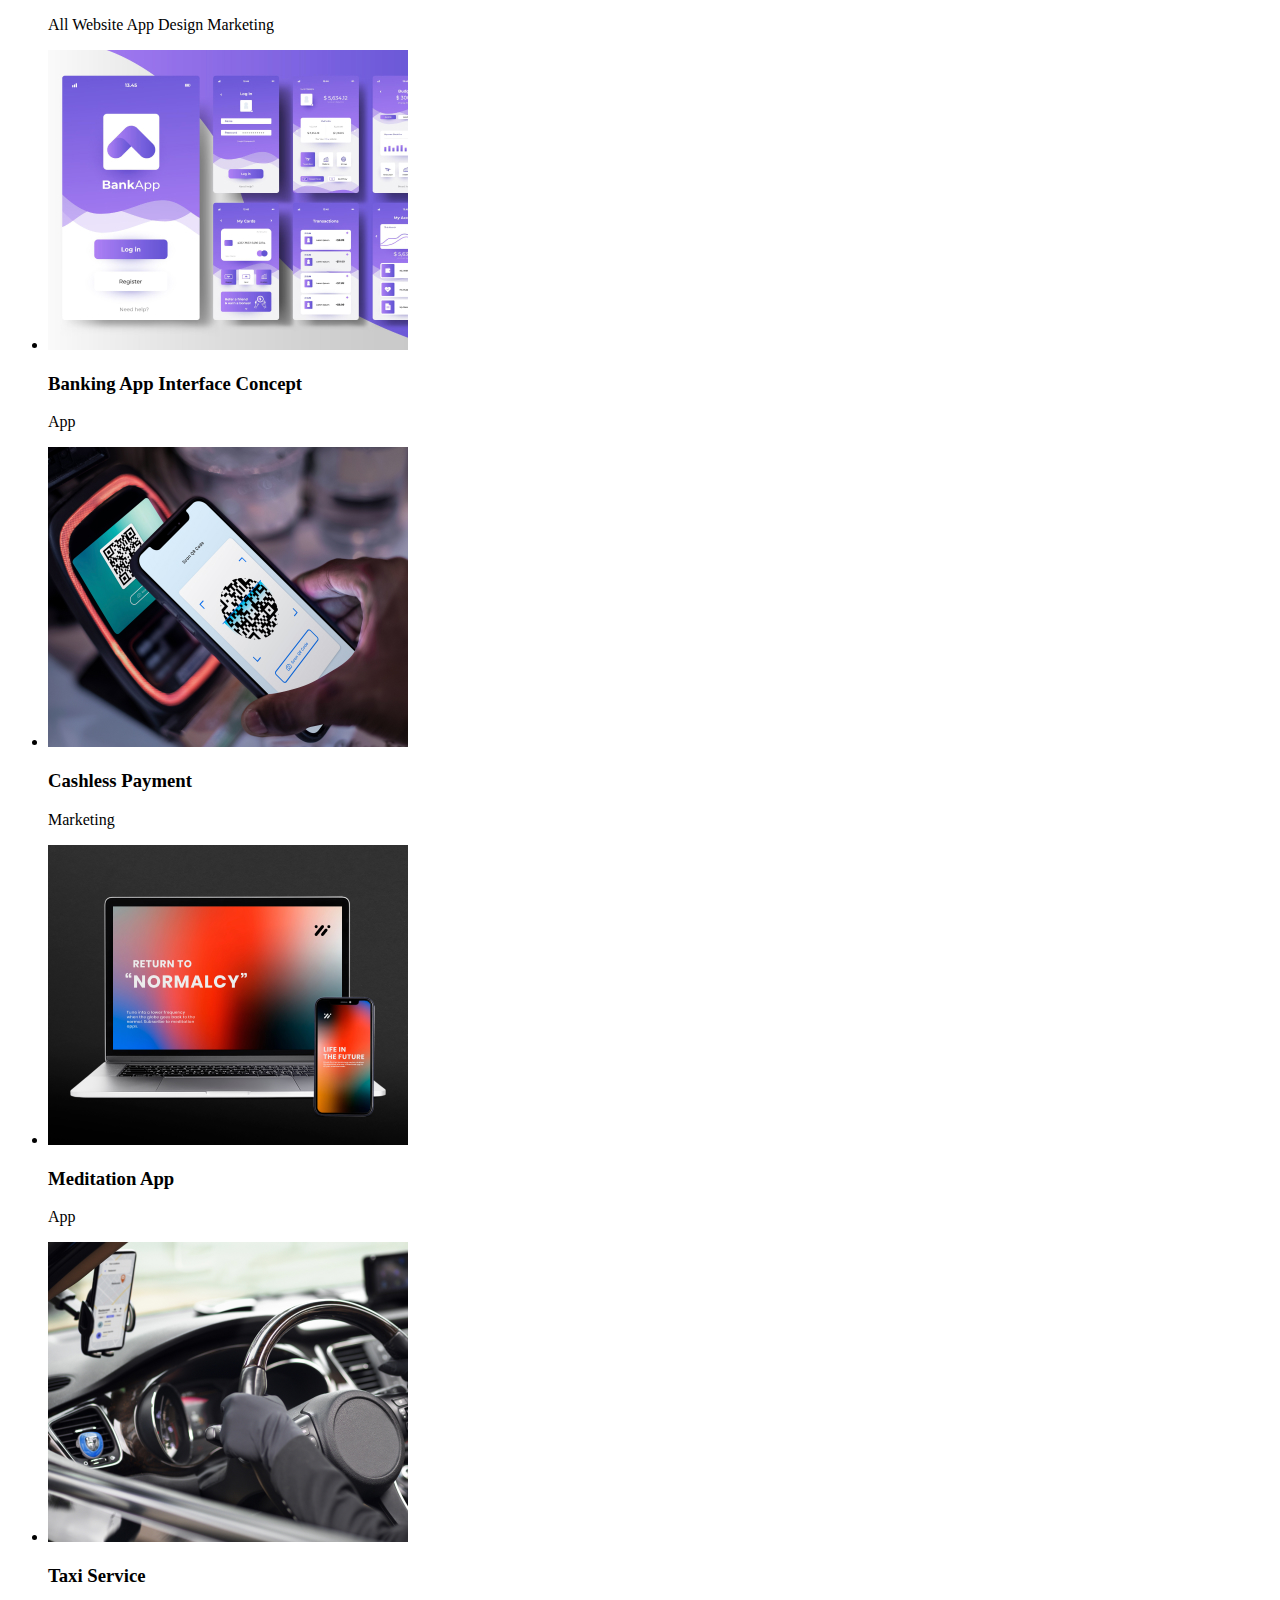
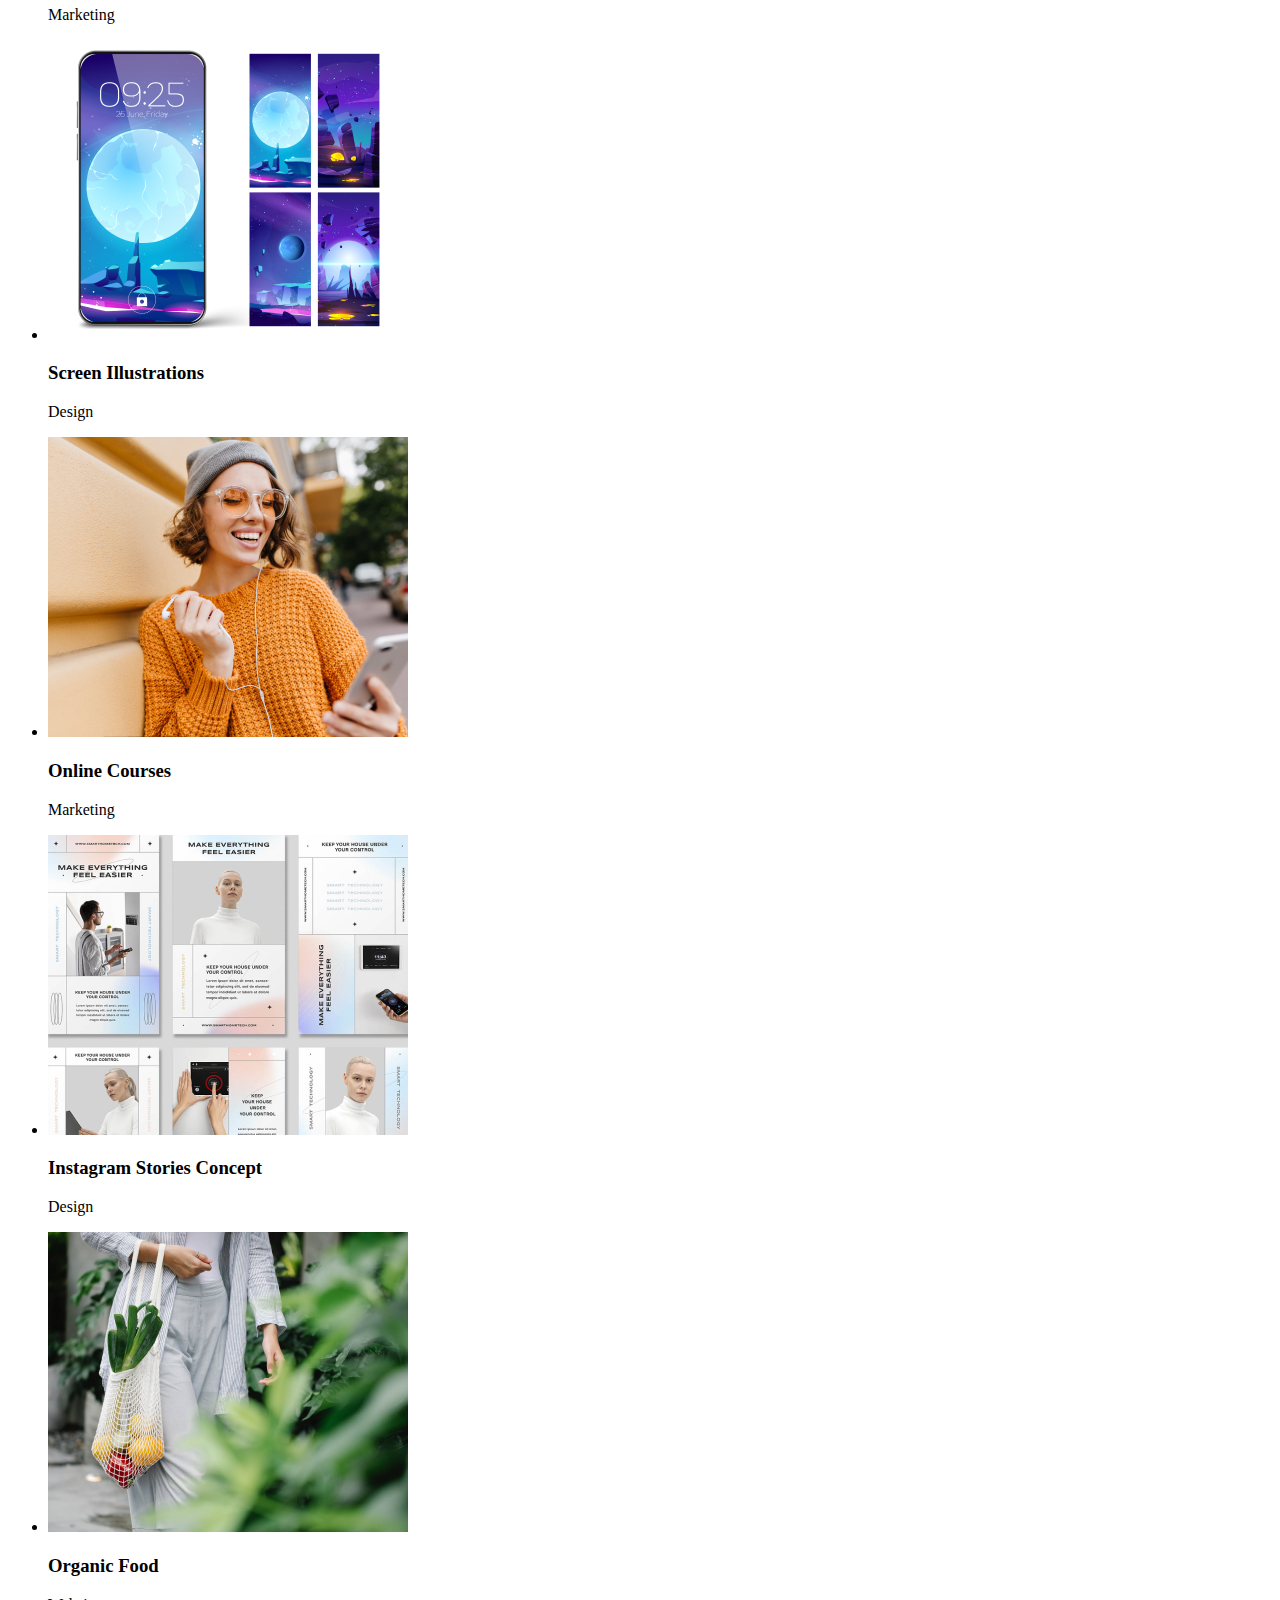
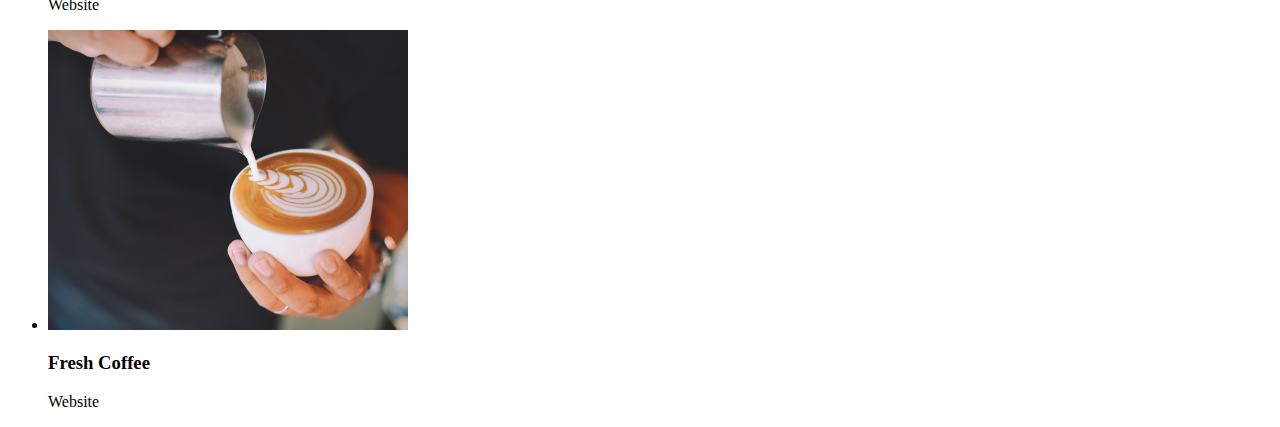
==== portfolio.html @ 96ec535a "edited for hw02" ====
<!DOCTYPE html>
<html lang="en">
<head>
    <title>Portfolio</title>
</head>

<body>
    <header class= main-header-port>
        <nav>
            
            <ul>
                <l1 class="nav-port-tab"><a href=""></a>All</l1>
                <l1 class="nav-port-tab"><a href=""></a>Website</l1>
                <l1 class="nav-port-tab"><a href=""></a>App</l1>
                <l1 class="nav-port-tab"><a href=""></a>Design</l1>
                <l1 class="nav-port-tab"><a href=""></a>Marketing</l1>
            </ul>
        </nav>
    
    <main>
        <section class="port-hero">
            <ul>
                <li><img src="images/projectcard_2.jpg" alt="interface"></li>
                <h3> Banking App Interface Concept</h3>
                <p>App</p>
                <li><img src="images/projectcard_1.jpg" alt="cashless"></li>
                <h3>Cashless Payment</h3>
                <p>Marketing</p>
                <li><img src="images/projectcard_3.jpg" alt="meditation"></li>
                <h3>Meditation App</h3>
                <p>App</p>
                <li><img src="images/projectcard_5.jpg" alt="service"></li>
                <h3>Taxi Service</h3>
                <p>Marketing</p>
                <li><img src="images/projectcard_4.jpg" alt="Wallpaper"></li>
                <h3>Screen Illustrations</h3>
                <p>Design</p>
                <li><img src="images/projectcard_6.jpg" alt="Learning"></li>
                <h3>Online Courses</h3>
                <p>Marketing</p>
                <li><img src="images/projectcard_8.jpg" alt="stories"></li>
                <h3>Instagram Stories Concept</h3>
                <p>Design</p>
                <li><img src="images/projectcard_7.jpg" alt="store"></li>
                <h3>Organic Food</h3>
                <p>Website</p>
                <li><img src="images/projectcard_9.jpg" alt="drink"></li>
                <h3>Fresh Coffee</h3>
                <p>Website</p>
            </ul>
        </section>
    </main>
    </header>
</body>
</html>
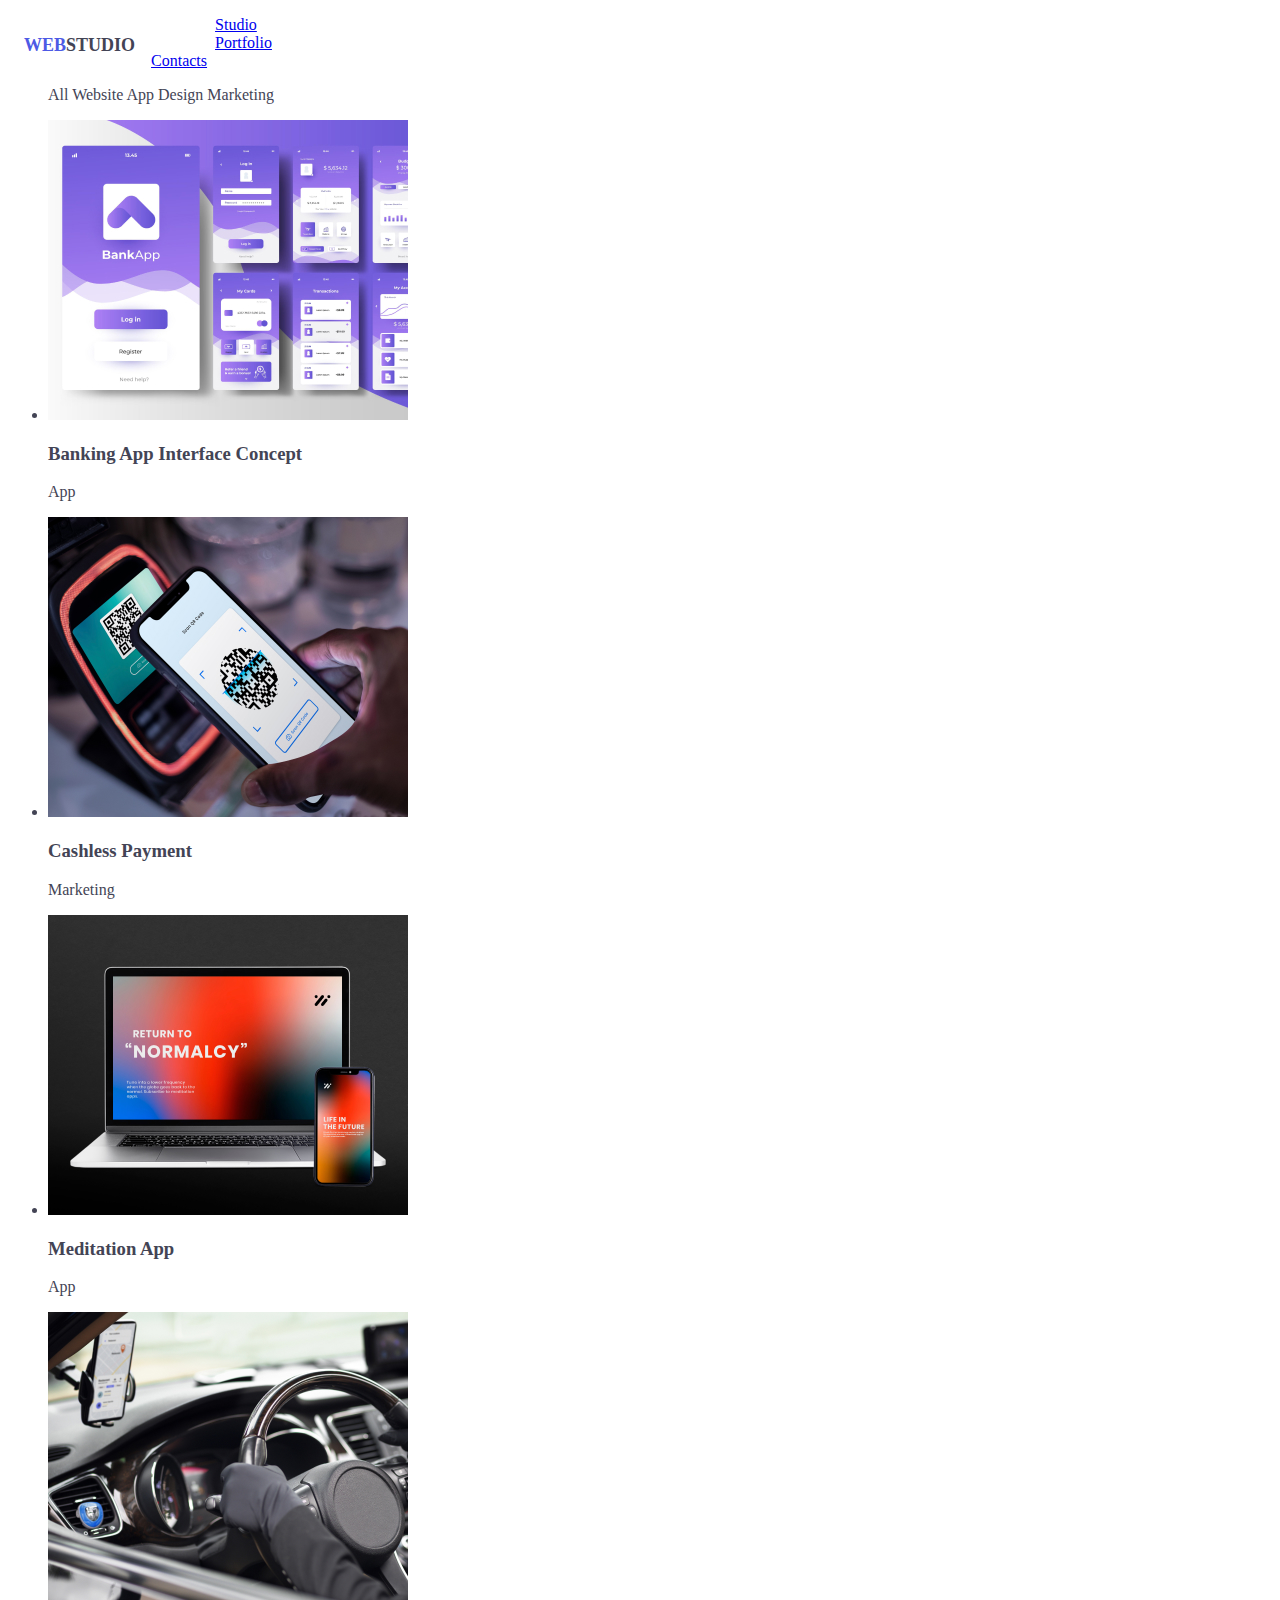
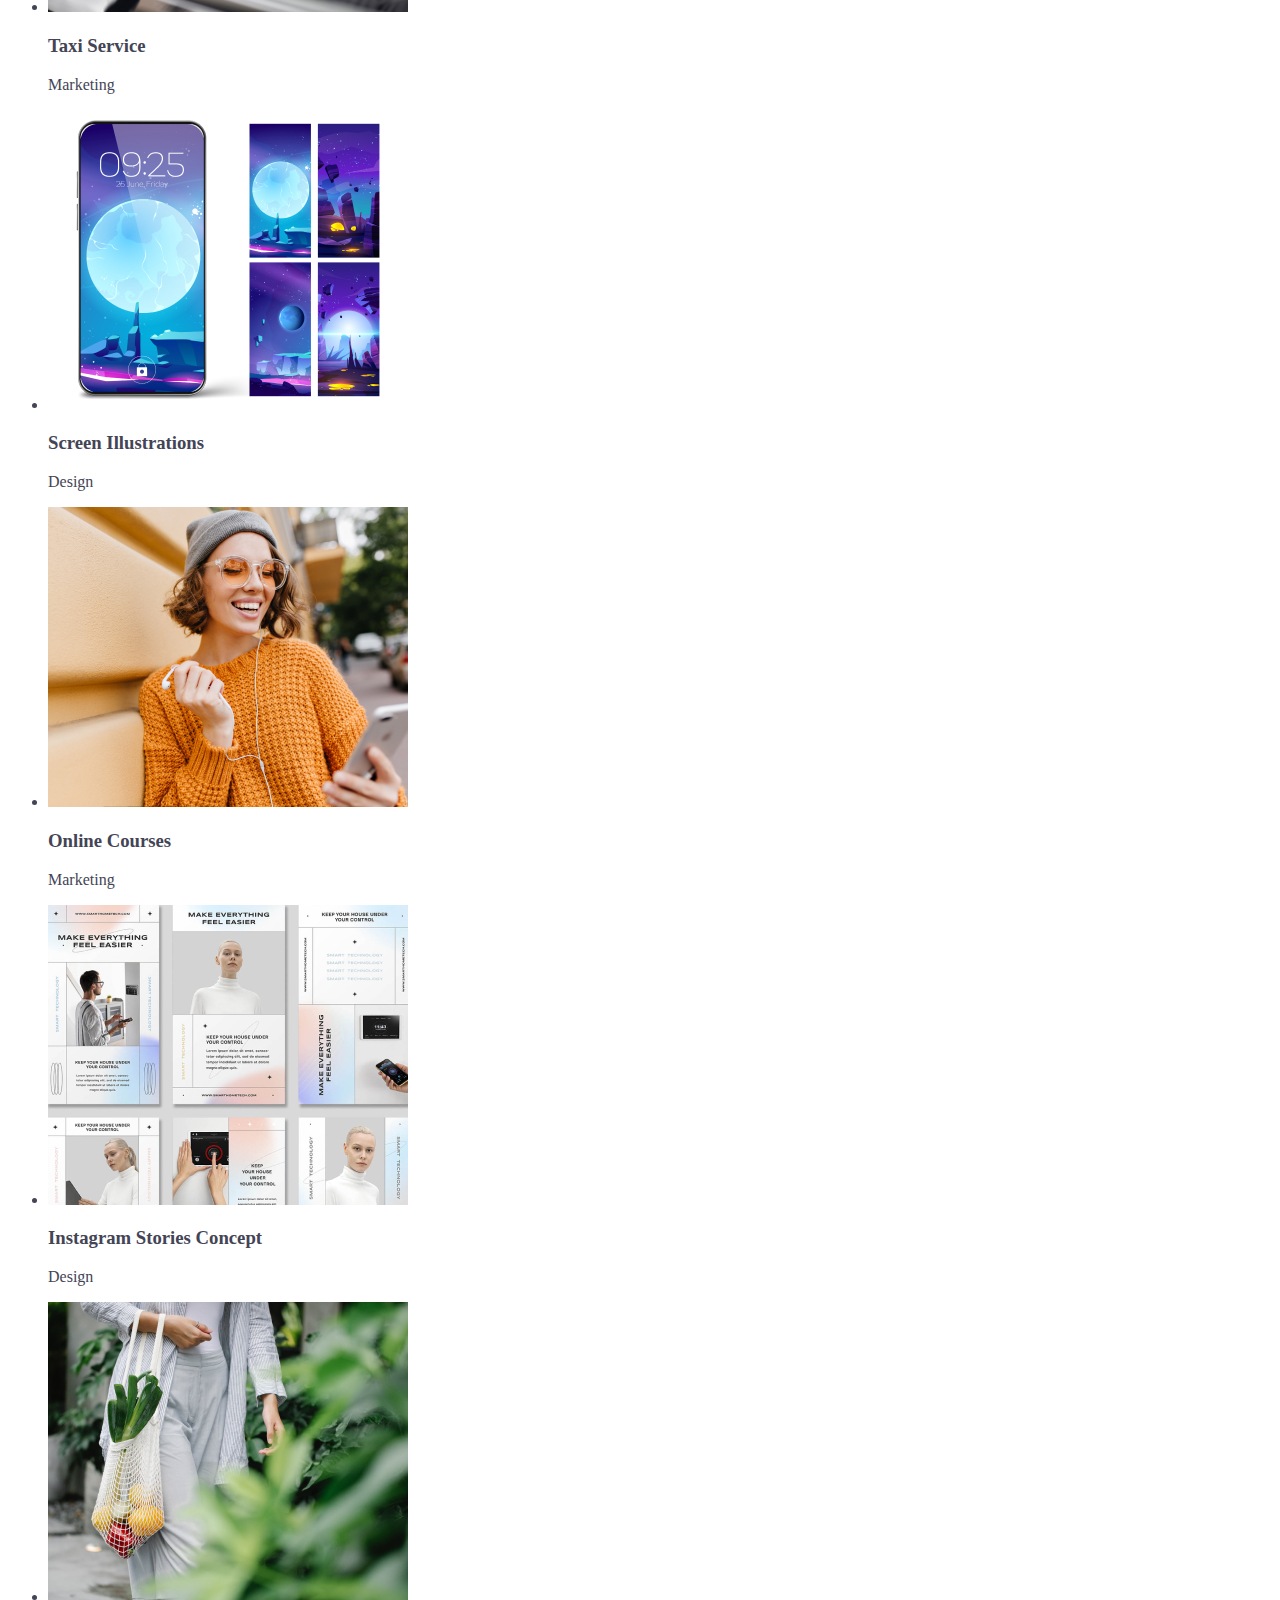
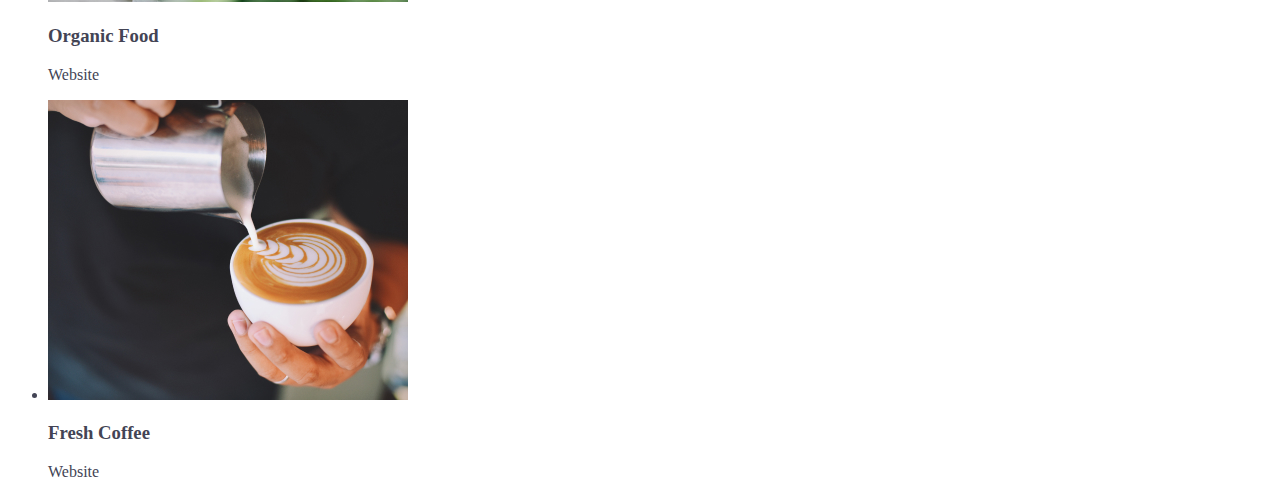
==== commit 3fe9fd4f: "vdvss" ====
--- a/portfolio.html
+++ b/portfolio.html
@@ -1,55 +1,96 @@
 <!DOCTYPE html>
 <html lang="en">
-<head>
+  <head>
     <title>Portfolio</title>
-</head>
 
-<body>
-    <header class= main-header-port>
+    <link rel="stylesheet" href="./css/style.css" />
+    
+  </head>
+
+  <body>
+    <header class="port-page">
         <nav>
-            
-            <ul>
-                <l1 class="nav-port-tab"><a href=""></a>All</l1>
-                <l1 class="nav-port-tab"><a href=""></a>Website</l1>
-                <l1 class="nav-port-tab"><a href=""></a>App</l1>
-                <l1 class="nav-port-tab"><a href=""></a>Design</l1>
-                <l1 class="nav-port-tab"><a href=""></a>Marketing</l1>
-            </ul>
+          <a class="logo-part1" href="index.html">WEB<span class="logo-part2black">STUDIO</span>
+  
+          <ul class="port-list">
+            <li class="item">
+              <a class="current-page" href="index.html">Studio</a>
+            </li>
+            <li class="item">
+              <a class="page" href="portfolio.html">Portfolio</a>
+            </li>
+            <li class="item">
+              <a class="page" href="/">Contacts</a>
+            </li>
+          </ul>
         </nav>
+        
+  
     
-    <main>
+        <ul class="port-main">
+          <l1 button="button" class="port-item"><a href="/"></a>All</l1>
+          <l1 button="button" class="port-item"><a href="/"></a>Website</l1>
+          <l1 button="button" class="port-item"><a href="/"></a>App</l1>
+          <l1 button="button" class="port-item"><a href="/"></a>Design</l1>
+          <l1 button="button" class="port-item"><a href="/"></a>Marketing</l1>
+        </ul>
+      </nav>
+
+      <main>
         <section class="port-hero">
-            <ul>
-                <li><img src="images/projectcard_2.jpg" alt="interface"></li>
-                <h3> Banking App Interface Concept</h3>
-                <p>App</p>
-                <li><img src="images/projectcard_1.jpg" alt="cashless"></li>
-                <h3>Cashless Payment</h3>
-                <p>Marketing</p>
-                <li><img src="images/projectcard_3.jpg" alt="meditation"></li>
-                <h3>Meditation App</h3>
-                <p>App</p>
-                <li><img src="images/projectcard_5.jpg" alt="service"></li>
-                <h3>Taxi Service</h3>
-                <p>Marketing</p>
-                <li><img src="images/projectcard_4.jpg" alt="Wallpaper"></li>
-                <h3>Screen Illustrations</h3>
-                <p>Design</p>
-                <li><img src="images/projectcard_6.jpg" alt="Learning"></li>
-                <h3>Online Courses</h3>
-                <p>Marketing</p>
-                <li><img src="images/projectcard_8.jpg" alt="stories"></li>
-                <h3>Instagram Stories Concept</h3>
-                <p>Design</p>
-                <li><img src="images/projectcard_7.jpg" alt="store"></li>
-                <h3>Organic Food</h3>
-                <p>Website</p>
-                <li><img src="images/projectcard_9.jpg" alt="drink"></li>
-                <h3>Fresh Coffee</h3>
-                <p>Website</p>
-            </ul>
+          <ul>
+            <li>
+              <img src="images/projectcard_2.jpg" alt="interface" width="360" />
+            </li>
+            <h3>Banking App Interface Concept</h3>
+            <p>App</p>
+            <li>
+              <img src="images/projectcard_1.jpg" alt="cashless" width="360" />
+            </li>
+            <h3>Cashless Payment</h3>
+            <p>Marketing</p>
+            <li>
+              <img
+                src="images/projectcard_3.jpg"
+                alt="meditation"
+                width="360"
+              />
+            </li>
+            <h3>Meditation App</h3>
+            <p>App</p>
+            <li>
+              <img src="images/projectcard_5.jpg" alt="service" width="360" />
+            </li>
+            <h3>Taxi Service</h3>
+            <p>Marketing</p>
+            <li>
+              <img src="images/projectcard_4.jpg" alt="Wallpaper" width="360" />
+            </li>
+            <h3>Screen Illustrations</h3>
+            <p>Design</p>
+            <li>
+              <img src="images/projectcard_6.jpg" alt="Learning" width="360" />
+            </li>
+            <h3>Online Courses</h3>
+            <p>Marketing</p>
+            <li>
+              <img src="images/projectcard_8.jpg" alt="stories" width="360" />
+            </li>
+            <h3>Instagram Stories Concept</h3>
+            <p>Design</p>
+            <li>
+              <img src="images/projectcard_7.jpg" alt="store" width="360" />
+            </li>
+            <h3>Organic Food</h3>
+            <p>Website</p>
+            <li>
+              <img src="images/projectcard_9.jpg" alt="drink" width="360" />
+            </li>
+            <h3>Fresh Coffee</h3>
+            <p>Website</p>
+          </ul>
         </section>
-    </main>
+      </main>
     </header>
-</body>
-</html>+  </body>
+</html>
--- a/css/style.css
+++ b/css/style.css
@@ -0,0 +1,230 @@
+:root {
+    --white: #FFFFFF;
+    --navyblue: #2E2F42;
+    --iris: #4D5AE5;
+    --slate: #434455;
+    --ocean: #404BBF;
+
+    
+}
+
+body{
+    background-color: var(--white);
+    color: var(--slate);
+    font-family: 'Roboto';
+    font-size: 16px;
+
+}
+
+/*.page-header{
+    display: inline-flex;
+     
+    
+}*/
+
+.menu-item-page,.logo-part1
+{
+    float: left;
+    padding: 16px;
+  }
+
+.contacts-page{
+    float: right;
+    padding: 16px;
+}
+  
+ .wawd{
+    text-align:center;
+    padding:16px
+
+ }
+    
+ .wawd-images{
+    display: inline-block;
+    padding: 50px;
+    
+}
+
+.our-team-text{
+    text-align: center;
+}
+.team-profile{
+    float: left;
+    padding: 40px;
+}
+
+.one-list{
+    list-style: none;
+    display: flex;
+    margin: 2.5%;
+    
+}
+
+  
+
+
+
+.logo-part1{
+    color: var(--iris);
+    font-family: 'Raleway';
+    font-size: 18px;
+    font-weight: 900;
+    line-height: 1.5;
+    text-decoration: none;
+    
+
+
+}
+
+.logo-part2black{
+    color: var(--slate);
+    font-family: 'Raleway';
+    font-size: 18px;
+    font-weight: 800;
+    line-height: 1.5;
+    text-decoration: none;
+    
+
+
+}
+
+.logo-part2white{
+    color: var(--white);
+    font-family: 'Raleway';
+    font-size: 18px;
+    font-weight: 800;
+    line-height: 1.5;
+    text-decoration: none;
+
+}
+
+.nav-menu-list :hover{
+    color: var(--ocean);
+    
+}
+.menu-item-page{
+    font-family: 'Roboto';
+    font-size: 16px;
+    font-style: normal;
+    font-weight: 500;
+    letter-spacing: 0.32px;
+    text-decoration: none;
+
+    
+}
+
+.contacts-page:hover{
+    color: var(--white);
+    
+
+}
+
+.contacts-page{
+    font-family: 'Roboto';
+    font-size: 16px;
+    font-style: normal;
+    font-weight: 400;
+    line-height: 24px;
+    letter-spacing: 0.32px;
+    text-decoration: none;
+
+}
+
+
+.nav-menu-list {
+    color: var(--navyblue);
+    font-size: 15px;
+    font-weight: 500;
+    letter-spacing:0.02em;
+    line-height: 1.2;
+    list-style: none;
+    text-decoration: none;
+    
+}
+
+
+.one{
+    text-decoration: none;
+    font-family: 'Roboto';
+    font-size: 20px;
+    font-weight: 500;
+    line-height: 1;
+    letter-spacing: 0.4px;
+}
+
+
+
+button:hover{
+    cursor: pointer;
+}
+
+button{
+    font-family: 'Roboto';
+    font-size: 16px;
+    font-style: normal;
+    font-weight: 500;
+    line-height: 24px; /* 150% */
+    letter-spacing: 0.64px;
+}
+
+.contacts-menu {
+    color: var(--slate);
+    font-size: 16px;
+    font-weight: 500;
+    letter-spacing:0.02em;
+    line-height: 1;
+    text-decoration: none;
+    list-style: none;
+    font-style: normal;
+
+}
+
+.task-list{
+    list-style: none;
+}
+
+.team-profile{
+    list-style: none;
+}
+
+.profile-name{
+    font-family: Roboto;
+    font-size: 20px;
+    font-style: normal;
+    font-weight: 500;
+    line-height: 24px; /* 120% */
+    letter-spacing: 0.4px;
+
+}
+
+.profile-post{
+    font-family: 'Roboto';
+    font-size: 16px;
+    font-style: normal;
+    font-weight: 400;
+    line-height: 24px; /* 150% */
+    letter-spacing: 0.32px;
+
+}
+
+
+.foot-description{
+    color: var(--black);
+    font-family: Roboto;
+    font-size: 16px;
+    font-style: normal;
+    font-weight: 400;
+    line-height: 1
+    
+}
+
+.port-page, .port-main, .port-list{
+    list-style: none;
+    text-decoration: none;
+}
+
+.port-list:hover:{
+    color: var(--white);
+}
+
+
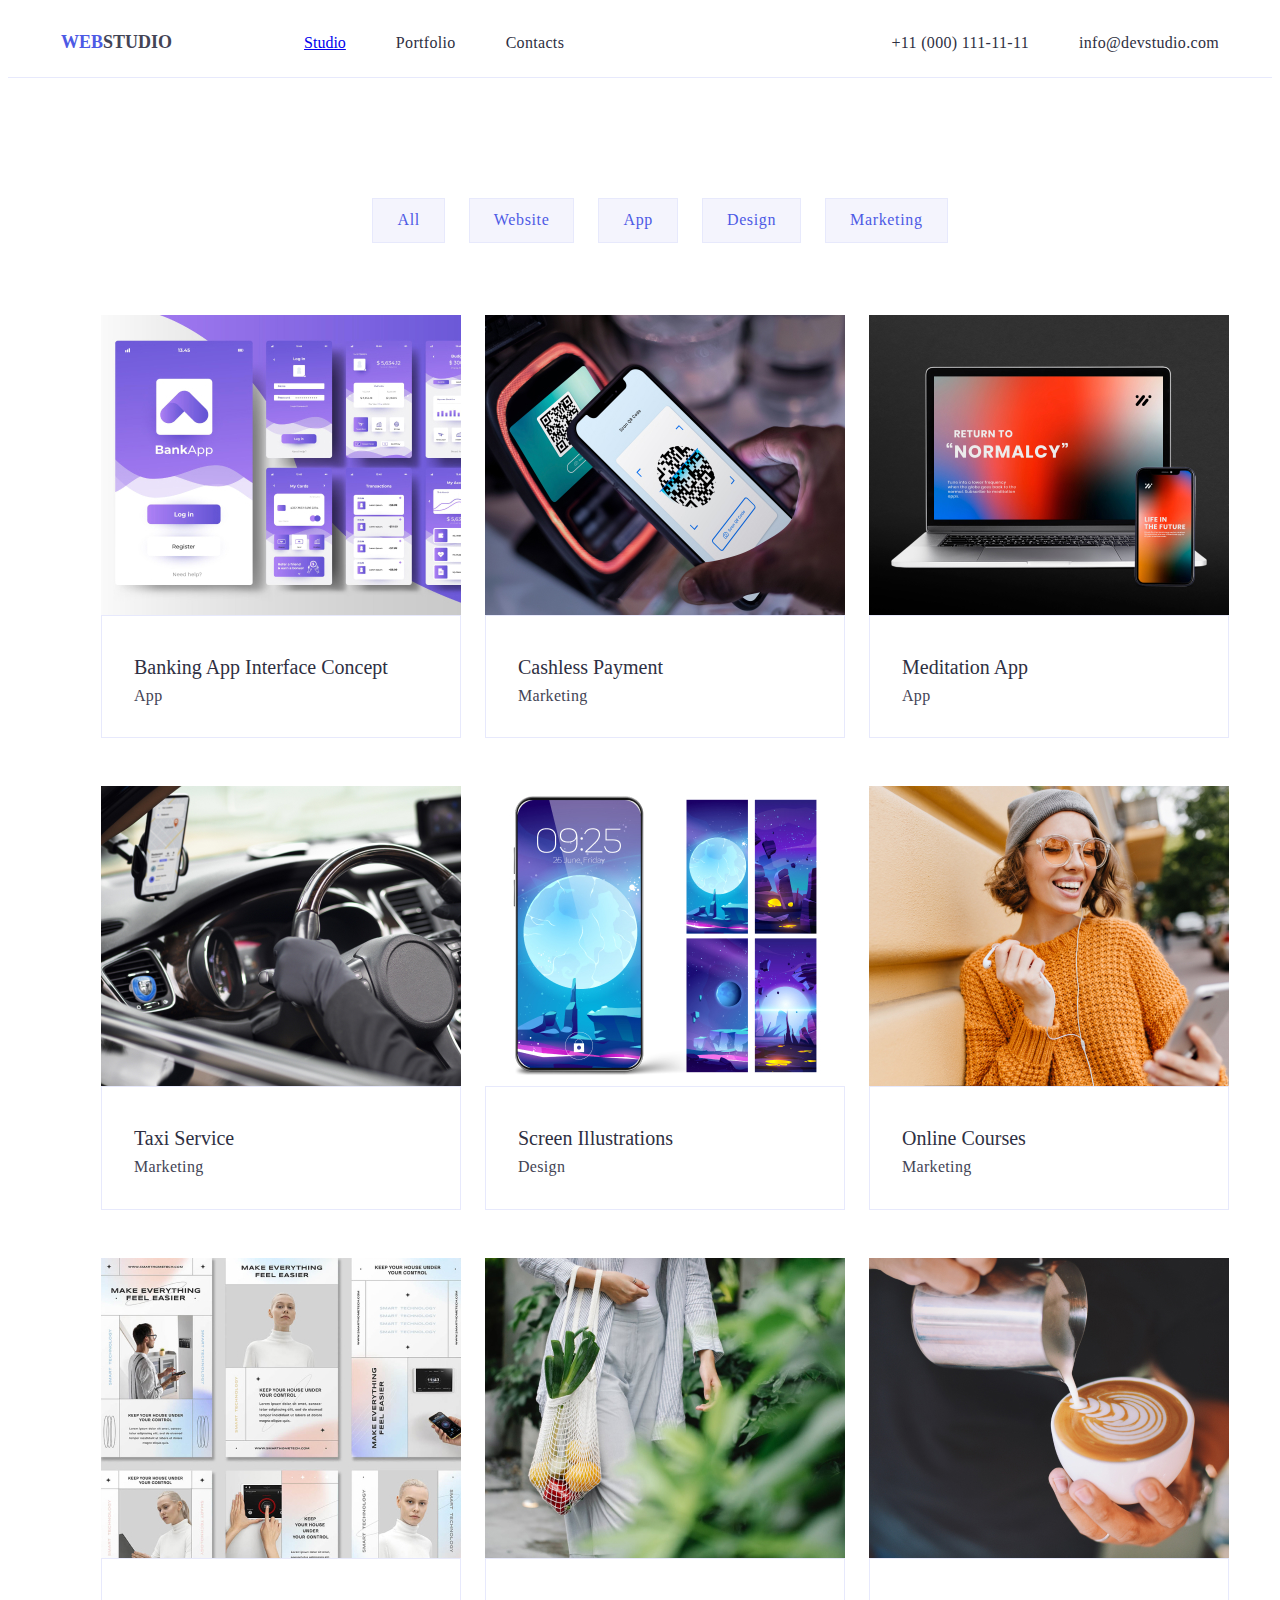
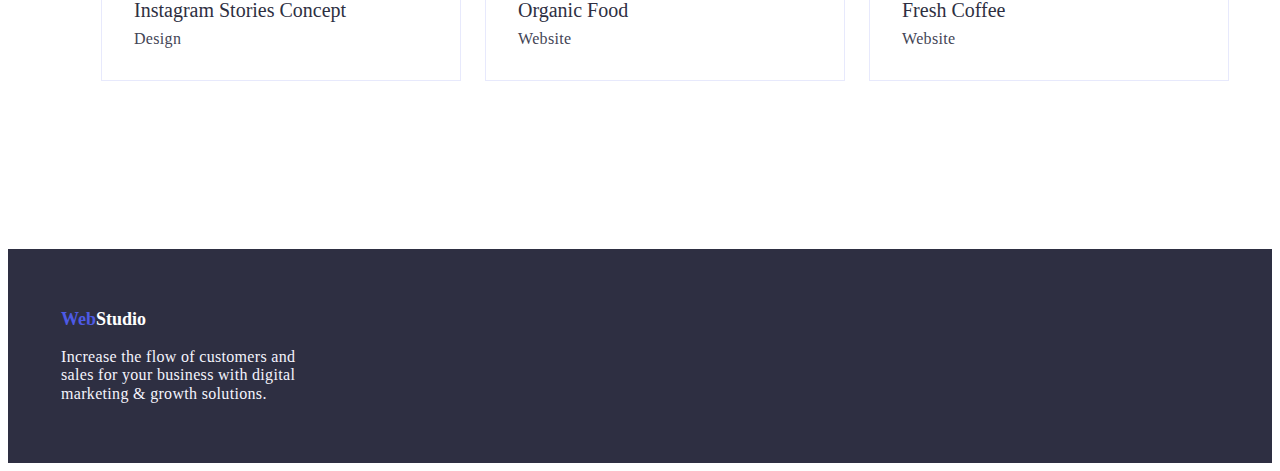
==== commit 0827788e: "Fight Fight Fight" ====
--- a/portfolio.html
+++ b/portfolio.html
@@ -4,93 +4,174 @@
     <title>Portfolio</title>
 
     <link rel="stylesheet" href="./css/style.css" />
-    
   </head>
 
   <body>
-    <header class="port-page">
-        <nav>
-          <a class="logo-part1" href="index.html">WEB<span class="logo-part2black">STUDIO</span>
-  
-          <ul class="port-list">
+    <header class="page-header">
+      <div class="container menu">
+        <nav class="navigation">
+          <a class="logo-part1 link" href="index.html"
+            >WEB<span class="logo-part2black">STUDIO</span></a
+          >
+          <ul class="nav-menu list">
             <li class="item">
-              <a class="current-page" href="index.html">Studio</a>
+              <a class="menu-item" href="index.html">Studio</a>
             </li>
             <li class="item">
-              <a class="page" href="portfolio.html">Portfolio</a>
+              <a class="menu-item-page link current" href="portfolio.html"
+                >Portfolio</a
+              >
             </li>
             <li class="item">
-              <a class="page" href="/">Contacts</a>
+              <a class="menu-item-page link" href="/">Contacts</a>
             </li>
           </ul>
         </nav>
-        
-  
-    
-        <ul class="port-main">
-          <l1 button="button" class="port-item"><a href="/"></a>All</l1>
-          <l1 button="button" class="port-item"><a href="/"></a>Website</l1>
-          <l1 button="button" class="port-item"><a href="/"></a>App</l1>
-          <l1 button="button" class="port-item"><a href="/"></a>Design</l1>
-          <l1 button="button" class="port-item"><a href="/"></a>Marketing</l1>
-        </ul>
-      </nav>
 
-      <main>
-        <section class="port-hero">
-          <ul>
-            <li>
-              <img src="images/projectcard_2.jpg" alt="interface" width="360" />
+        <address class="contacts">
+          <ul class="contacts-menu list">
+            <li class="item">
+              <a class="contacts-page link" href="tel:+11(000)111-11-11"
+                >+11 (000) 111-11-11</a
+              >
             </li>
-            <h3>Banking App Interface Concept</h3>
-            <p>App</p>
-            <li>
-              <img src="images/projectcard_1.jpg" alt="cashless" width="360" />
+            <li class="item">
+              <a class="contacts-page link" href="mailto:info@devstudio.com"
+                >info@devstudio.com</a
+              >
             </li>
-            <h3>Cashless Payment</h3>
-            <p>Marketing</p>
-            <li>
-              <img
-                src="images/projectcard_3.jpg"
-                alt="meditation"
-                width="360"
-              />
-            </li>
-            <h3>Meditation App</h3>
-            <p>App</p>
-            <li>
-              <img src="images/projectcard_5.jpg" alt="service" width="360" />
-            </li>
-            <h3>Taxi Service</h3>
-            <p>Marketing</p>
-            <li>
-              <img src="images/projectcard_4.jpg" alt="Wallpaper" width="360" />
-            </li>
-            <h3>Screen Illustrations</h3>
-            <p>Design</p>
-            <li>
-              <img src="images/projectcard_6.jpg" alt="Learning" width="360" />
-            </li>
-            <h3>Online Courses</h3>
-            <p>Marketing</p>
-            <li>
-              <img src="images/projectcard_8.jpg" alt="stories" width="360" />
-            </li>
-            <h3>Instagram Stories Concept</h3>
-            <p>Design</p>
-            <li>
-              <img src="images/projectcard_7.jpg" alt="store" width="360" />
-            </li>
-            <h3>Organic Food</h3>
-            <p>Website</p>
-            <li>
-              <img src="images/projectcard_9.jpg" alt="drink" width="360" />
-            </li>
-            <h3>Fresh Coffee</h3>
-            <p>Website</p>
           </ul>
-        </section>
-      </main>
+        </address>
+      </div>
     </header>
+
+    <main>
+      <section class="section">
+        <div class="portfolio container">
+          <ul class="filter list">
+            <li class="item">All</li>
+            <li class="item">Website</li>
+            <li class="item">App</li>
+            <li class="item">Design</li>
+            <li class="item">Marketing</li>
+          </ul>
+
+          <ul class="feature-options list">
+            <div class="row-one">
+              <li class="item">
+                <img
+                  src="images/projectcard_2.jpg"
+                  alt="interface"
+                  width="360"
+                />
+                <div class="services">
+                  <h3 class="main-title">Banking App Interface Concept</h3>
+                  <p class="sub-title">App</p>
+                </div>
+              </li>
+
+              <li class="item">
+                <img
+                  src="images/projectcard_1.jpg"
+                  alt="cashless"
+                  width="360"
+                />
+                <div class="services">
+                  <h3 class="main-title">Cashless Payment</h3>
+                  <p class="sub-title">Marketing</p>
+                </div>
+              </li>
+
+              <li class="item">
+                <img
+                  src="images/projectcard_3.jpg"
+                  alt="meditation"
+                  width="360"
+                />
+                <div class="services">
+                  <h3 class="main-title">Meditation App</h3>
+                  <p class="sub-title">App</p>
+                </div>
+              </li>
+            </div>
+
+            <div class="row-two">
+              <li class="item">
+                <img src="images/projectcard_5.jpg" alt="service" width="360" />
+                <div class="services">
+                  <h3 class="main-title">Taxi Service</h3>
+                  <p class="sub-title">Marketing</p>
+                </div>
+              </li>
+
+              <li class="item">
+                <img
+                  src="images/projectcard_4.jpg"
+                  alt="Wallpaper"
+                  width="360"
+                />
+                <div class="services">
+                  <h3 class="main-title">Screen Illustrations</h3>
+                  <p class="sub-title">Design</p>
+                </div>
+              </li>
+
+              <li class="item">
+                <img
+                  src="images/projectcard_6.jpg"
+                  alt="Learning"
+                  width="360"
+                />
+                <div class="services">
+                  <h3 class="main-title">Online Courses</h3>
+                  <p class="sub-title">Marketing</p>
+                </div>
+              </li>
+            </div>
+
+            <div class="row-three">
+              <li class="item">
+                <img src="images/projectcard_8.jpg" alt="stories" width="360" />
+                <div class="services">
+                  <h3 class="main-title">Instagram Stories Concept</h3>
+                  <p class="sub-title">Design</p>
+                </div>
+              </li>
+
+              <li class="item">
+                <img src="images/projectcard_7.jpg" alt="store" width="360" />
+                <div class="services">
+                  <h3 class="main-title">Organic Food</h3>
+                  <p class="sub-title">Website</p>
+                </div>
+              </li>
+
+              <li class="item">
+                <img src="images/projectcard_9.jpg" alt="drink" width="360" />
+                <div class="services">
+                  <h3 class="main-title">Fresh Coffee</h3>
+                  <p class="sub-title">Website</p>
+                </div>
+              </li>
+            </div>
+          </ul>
+        </div>
+      </section>
+    </main>
+
+    <footer class="page-footer">
+      <div class="container">
+        <a class="logo-part1" href="index.html"
+          >Web<span class="logo-part2white">Studio</span></a
+        >
+
+        <p class="foot-description">
+          <br />
+          Increase the flow of customers and <br />
+          sales for your business with digital <br />
+          marketing & growth solutions.
+        </p>
+      </div>
+    </footer>
   </body>
 </html>
--- a/css/style.css
+++ b/css/style.css
@@ -1,230 +1,345 @@
+*,
+*::before *::after {
+  box-sizing: border-box;
+  margin: 0;
+}
+
 :root {
-    --white: #FFFFFF;
-    --navyblue: #2E2F42;
-    --iris: #4D5AE5;
-    --slate: #434455;
-    --ocean: #404BBF;
-
-    
-}
-
-body{
-    background-color: var(--white);
-    color: var(--slate);
+  --white: #ffffff;
+  --navyblue: #2e2f42;
+  --iris: #4d5ae5;
+  --slate: #434455;
+  --ocean: #404bbf;
+  --cloud: #f4f4fd;
+  --cornflower: #e7e9fc;
+}
+
+body {
+  background-color: var(--white);
+  color: var(--slate);
+  font-family: "Roboto";
+  font-size: 16px;
+}
+
+h1,
+h2,
+h3,
+h4,
+h5,
+h6,
+p,
+ul {
+  margin: 0;
+  max-width: 100%;
+  height: auto;
+}
+
+img {
+  display: block;
+}
+
+address {
+  font-style: inherit;
+}
+
+.link {
+  text-decoration: none;
+  color: inherit;
+}
+
+.list {
+  list-style: none;
+  padding: none;
+  margin: none;
+}
+
+.container {
+  width: 1158px;
+  padding: 0 15px;
+  margin: 0 auto;
+}
+
+.section {
+  padding: 120px 0px;
+}
+
+.no-top-padding {
+  padding-top: 0;
+}
+
+/* Header */
+
+/* Logo */
+
+.logo-part1 {
+  color: var(--iris);
+  font-family: "Raleway";
+  font-size: 18px;
+  font-weight: 800;
+  line-height: 1.15;
+  text-decoration: none;
+}
+
+.logo-part2black {
+  color: var(--slate);
+}
+
+.logo-part2white {
+  color: var(--white);
+  font-family: "Raleway";
+}
+
+.menu,
+.navigation,
+.nav-menu,
+.contacts-menu {
+  display: flex;
+  align-items: center;
+}
+
+.nav-menu {
+  margin-left: 92px;
+}
+
+.contacts {
+  margin-left: auto;
+}
+
+.nav-menu .item:not(:last-child),
+.contacts-menu .item:not(:last-child) {
+  margin-right: 50px;
+}
+
+.nav-menu .menu-item-page,
+.contacts-menu .contacts-page {
+  display: block;
+  font-size: 16px;
+  font-weight: 500;
+  line-height: 1.15;
+  letter-spacing: 0.02em;
+  color: var(--navyblue);
+  padding-top: 25.5px;
+  padding-bottom: 25.5px;
+}
+
+.nav-menu .menu-item-page:hover,
+.nav-menu .menu-item-page:focus,
+.nav-menu .menu-item-page .current,
+.contacts-menu .contacts-page:hover,
+.contacts-menu .contacts-page:focus {
+  color: var(--ocean);
+}
+
+/* HERO */
+
+.hero {
+  background-color: var(--navyblue);
+  text-align: center;
+  padding: 188px 0px;
+}
+
+.hero-title {
+  color: var(--white);
+  padding: 48px;
+  font-weight: 700;
+  font-size: 56px;
+  line-height: 1.15;
+  letter-spacing: 1.12px;
+}
+
+/* BUTTON */
+
+.button {
+  font: inherit;
+  letter-spacing: 0.64px;
+  cursor: pointer;
+  border-radius: 4px;
+  border-color: transparent;
+  font-size: 16px;
+  font-weight: 500;
+  line-height: 1.15;
+}
+
+.order-button {
+  background-color: var(--iris);
+  color: var(--white);
+  padding: 16px 32px;
+  box-shadow: 0px 4px 4px 0px rgba(0, 0, 0, 0.15);
+  font-weight: 500;
+  line-height: 1.15;
+  letter-spacing: 0.64px;
+}
+
+.order-button:hover,
+.order-button:focus {
+  background-color: var(--ocean);
+}
+
+/* FEATURE */
+
+.page-header {
+  border-bottom: 1px solid var(--cornflower);
+}
+
+.features {
+  display: flex;
+  gap: 24px;
+}
+
+.features .item {
+  flex-basis: calc((100% - 72px) / 4);
+}
+
+.features .title {
+  margin-bottom: 8px;
+  color: var(--navyblue);
+  font-size: 20px;
+  font-style: normal;
+  font-weight: 500;
+  line-height: 1.15;
+  letter-spacing: 0.4px;
+}
+
+.features .description-text {
+  font-size: 16px;
+  font-weight: 400;
+  line-height: 1.15;
+  letter-spacing: 0.32px;
+}
+
+/* What are We Doing */
+
+.section-title {
+  margin-bottom: 50px;
+  color: var(--navyblue);
+  font-size: 36px;
+  font-weight: 700;
+  line-height: 1.15;
+  text-align: center;
+}
+
+.task-list {
+  display: flex;
+  /*flex-wrap: wrap;*/
+  gap: 24px;
+}
+
+.task-list .item {
+  flex-basis: calc((100% - 48px) / 3);
+}
+
+/* Our Team */
+
+.bg-team {
+  background-color: var(--cloud);
+}
+
+.team {
+  display: flex;
+  /*flex-wrap: wrap;*/
+  gap: 24px;
+}
+
+.team .item {
+  flex-basis: calc((100% - 72px) / 4);
+  border-radius: 0px 0px 4px 4px;
+  background: var(--WHITE, #fff);
+  box-shadow: 0px 2px 1px 0px rgba(46, 47, 66, 0.08),
+    0px 1px 1px 0px rgba(46, 47, 66, 0.16),
+    0px 1px 6px 0px rgba(46, 47, 66, 0.08);
+}
+
+.team .profile-name,
+.team .profile-post {
+  text-align: center;
+}
+
+.content {
+  padding: 32px 32px;
+}
+
+.profile-name {
+  color: var(--navyblue);
+  font-size: 20px;
+  font-weight: 500;
+  line-height: 1.15;
+  letter-spacing: 0.4px;
+}
+
+.profile-post {
+  color: var(--navyblue);
+  font-size: 16px;
+  line-height: 1.15;
+  letter-spacing: 0.32px;
+}
+
+/* FOOTER */
+
+.page-footer {
+  background-color: var(--navyblue);
+  padding: 60px 0;
+}
+
+.foot-description {
+  color: var(--cloud);
+  line-height: 1.15;
+  letter-spacing: 0.32px;
+}
+
+/* PORTFOLIO*/
+
+.filter {
+  display: flex;
+  gap: 24px;
+  justify-content: center;
+}
+
+.filter .item {
+  padding: 12px 24px;
+  align-items: center;
+  border: 1px solid var(--cornflower);
+  background: var(--cloud);
+  margin-bottom: 72px;
+  color: var(--iris);
+  font-family: "Roboto";
+  font-size: 16px;
+  font-style: normal;
+  font-weight: 500;
+  line-height: 1.15;
+  letter-spacing: 0.64px;
+}
+
+.row-one, .row-two, .row-three{
+    display: flex;
+    margin-bottom: 48px;
+    gap: 24px;
+}
+
+.services {
+  padding: 32px 32px;
+  border: 1px solid var(--cornflower);
+}
+
+.main-title, .sub-title{
+    margin-top: 8px;
+}
+.main-title {
+    color: var(--navyblue);
     font-family: 'Roboto';
-    font-size: 16px;
-
-}
-
-/*.page-header{
-    display: inline-flex;
-     
-    
-}*/
-
-.menu-item-page,.logo-part1
-{
-    float: left;
-    padding: 16px;
-  }
-
-.contacts-page{
-    float: right;
-    padding: 16px;
-}
-  
- .wawd{
-    text-align:center;
-    padding:16px
-
- }
-    
- .wawd-images{
-    display: inline-block;
-    padding: 50px;
-    
-}
-
-.our-team-text{
-    text-align: center;
-}
-.team-profile{
-    float: left;
-    padding: 40px;
-}
-
-.one-list{
-    list-style: none;
-    display: flex;
-    margin: 2.5%;
-    
-}
-
-  
-
-
-
-.logo-part1{
-    color: var(--iris);
-    font-family: 'Raleway';
-    font-size: 18px;
-    font-weight: 900;
-    line-height: 1.5;
-    text-decoration: none;
-    
-
-
-}
-
-.logo-part2black{
-    color: var(--slate);
-    font-family: 'Raleway';
-    font-size: 18px;
-    font-weight: 800;
-    line-height: 1.5;
-    text-decoration: none;
-    
-
-
-}
-
-.logo-part2white{
-    color: var(--white);
-    font-family: 'Raleway';
-    font-size: 18px;
-    font-weight: 800;
-    line-height: 1.5;
-    text-decoration: none;
-
-}
-
-.nav-menu-list :hover{
-    color: var(--ocean);
-    
-}
-.menu-item-page{
-    font-family: 'Roboto';
-    font-size: 16px;
+    font-size: 20px;
     font-style: normal;
     font-weight: 500;
-    letter-spacing: 0.32px;
-    text-decoration: none;
-
-    
-}
-
-.contacts-page:hover{
-    color: var(--white);
-    
-
-}
-
-.contacts-page{
+    line-height: 1.15;
+    letter-spacing 0.4px;
+ 
+}
+
+.sub-title{
     font-family: 'Roboto';
     font-size: 16px;
     font-style: normal;
     font-weight: 400;
-    line-height: 24px;
+    line-height: 1.15;
     letter-spacing: 0.32px;
-    text-decoration: none;
-
-}
-
-
-.nav-menu-list {
-    color: var(--navyblue);
-    font-size: 15px;
-    font-weight: 500;
-    letter-spacing:0.02em;
-    line-height: 1.2;
-    list-style: none;
-    text-decoration: none;
-    
-}
-
-
-.one{
-    text-decoration: none;
-    font-family: 'Roboto';
-    font-size: 20px;
-    font-weight: 500;
-    line-height: 1;
-    letter-spacing: 0.4px;
-}
-
-
-
-button:hover{
-    cursor: pointer;
-}
-
-button{
-    font-family: 'Roboto';
-    font-size: 16px;
-    font-style: normal;
-    font-weight: 500;
-    line-height: 24px; /* 150% */
-    letter-spacing: 0.64px;
-}
-
-.contacts-menu {
     color: var(--slate);
-    font-size: 16px;
-    font-weight: 500;
-    letter-spacing:0.02em;
-    line-height: 1;
-    text-decoration: none;
-    list-style: none;
-    font-style: normal;
-
-}
-
-.task-list{
-    list-style: none;
-}
-
-.team-profile{
-    list-style: none;
-}
-
-.profile-name{
-    font-family: Roboto;
-    font-size: 20px;
-    font-style: normal;
-    font-weight: 500;
-    line-height: 24px; /* 120% */
-    letter-spacing: 0.4px;
-
-}
-
-.profile-post{
-    font-family: 'Roboto';
-    font-size: 16px;
-    font-style: normal;
-    font-weight: 400;
-    line-height: 24px; /* 150% */
-    letter-spacing: 0.32px;
-
-}
-
-
-.foot-description{
-    color: var(--black);
-    font-family: Roboto;
-    font-size: 16px;
-    font-style: normal;
-    font-weight: 400;
-    line-height: 1
-    
-}
-
-.port-page, .port-main, .port-list{
-    list-style: none;
-    text-decoration: none;
-}
-
-.port-list:hover:{
-    color: var(--white);
-}
-
-
+}